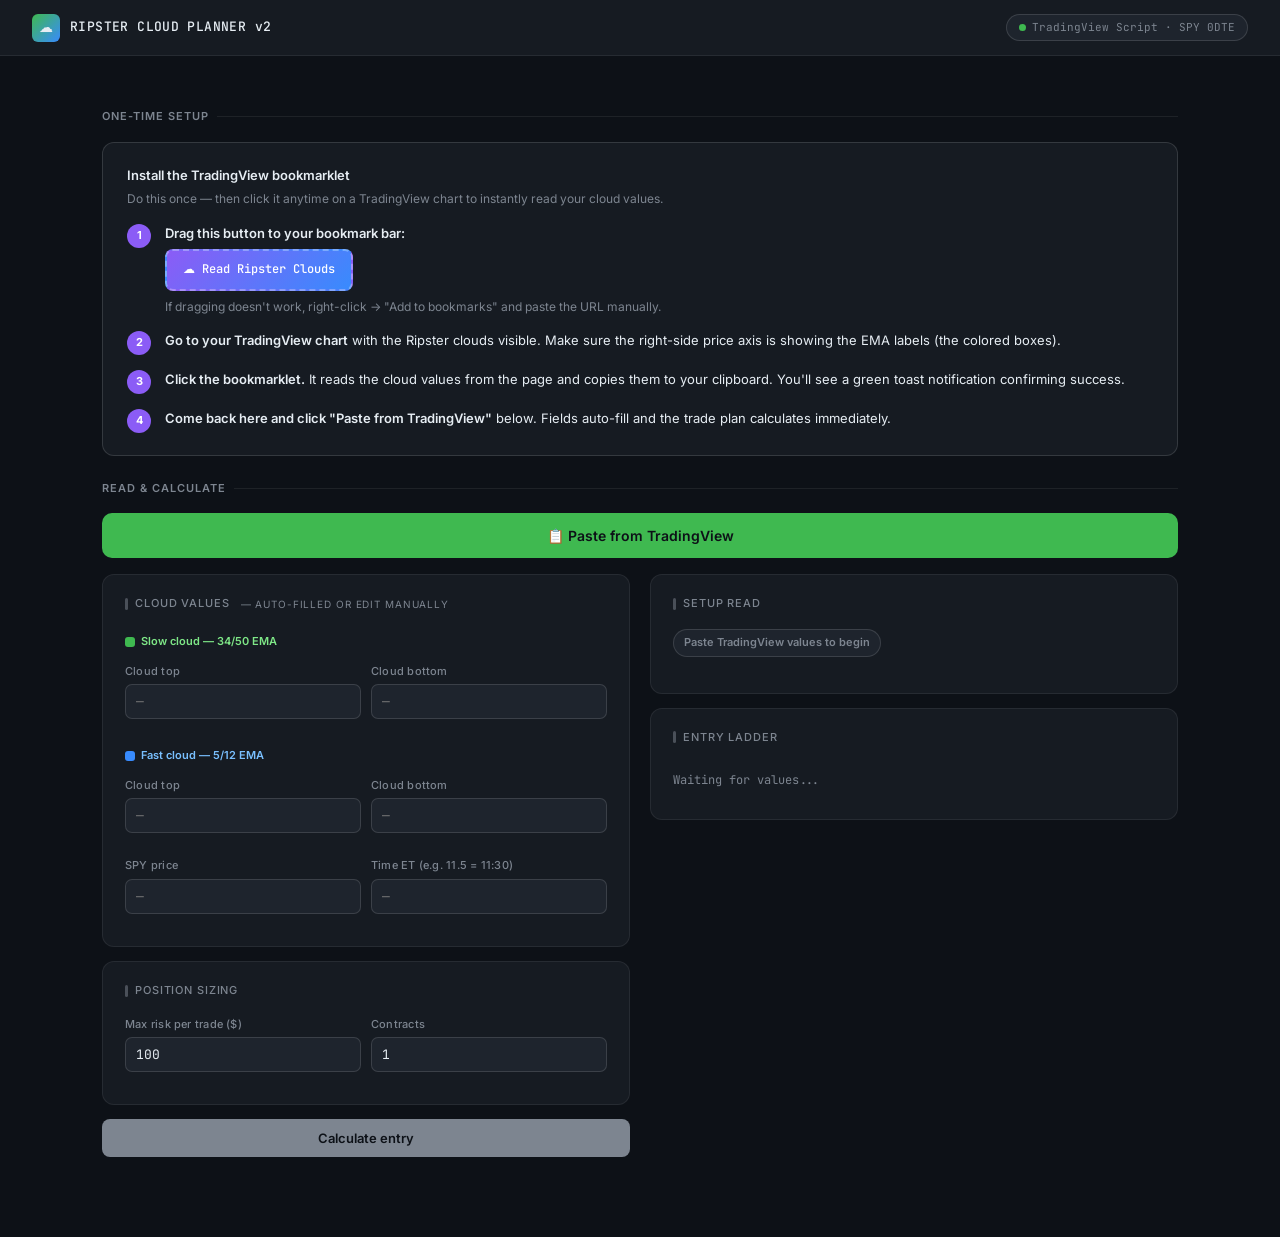
==== ripster-cloud-planner-v2.html @ ca0705aa "Add Ripster Cloud Planner v2 Single-file SPY 0DTE trade planner — includes TradingView bookmarklet t" ====
<!DOCTYPE html>
<html lang="en">
<head>
<meta charset="UTF-8">
<meta name="viewport" content="width=device-width, initial-scale=1.0">
<title>Ripster Cloud Planner v2</title>
<link href="https://fonts.googleapis.com/css2?family=Inter:wght@300;400;500;600&family=JetBrains+Mono:wght@400;500&display=swap" rel="stylesheet">
<style>
  *, *::before, *::after { box-sizing: border-box; margin: 0; padding: 0; }
  :root {
    --bg:#0d1117; --bg2:#161b22; --bg3:#1e242d;
    --border:rgba(255,255,255,0.07); --border2:rgba(255,255,255,0.13);
    --text:#e6edf3; --muted:#7d8590;
    --green:#3fb950; --green-dim:#1a3a22; --green-txt:#7ee787;
    --red:#f85149;   --red-dim:#3a1a1a;   --red-txt:#ff7b72;
    --amber:#d29922; --amber-dim:#332700; --amber-txt:#e3b341;
    --blue:#388bfd;  --blue-dim:#1a2a3a;  --blue-txt:#79c0ff;
    --purple:#8b5cf6; --purple-dim:#1e1a3a;
    --mono:'JetBrains Mono',monospace; --sans:'Inter',system-ui,sans-serif;
  }
  body { background:var(--bg); color:var(--text); font-family:var(--sans); font-size:14px; line-height:1.6; min-height:100vh; }

  header { border-bottom:1px solid var(--border); padding:0 32px; height:56px; display:flex; align-items:center; justify-content:space-between; background:var(--bg2); position:sticky; top:0; z-index:10; }
  .logo { display:flex; align-items:center; gap:10px; font-family:var(--mono); font-size:13px; font-weight:500; letter-spacing:.03em; }
  .logo-mark { width:28px; height:28px; background:linear-gradient(135deg,var(--green),var(--blue)); border-radius:6px; display:flex; align-items:center; justify-content:center; font-size:14px; }
  .header-pill { display:flex; align-items:center; gap:6px; background:var(--bg3); border:1px solid var(--border2); border-radius:20px; padding:4px 12px; font-size:11px; color:var(--muted); font-family:var(--mono); }
  .live-dot { width:7px; height:7px; border-radius:50%; background:var(--green); animation:pulse 2s infinite; }
  @keyframes pulse { 0%,100%{opacity:1} 50%{opacity:.4} }
  @keyframes spin   { to { transform:rotate(360deg); } }

  .container { max-width:1140px; margin:0 auto; padding:28px 32px 60px; }

  /* ── Direction banner ── */
  .dir-banner { border-radius:12px; padding:16px 22px; margin-bottom:20px; display:none; align-items:center; justify-content:space-between; gap:16px; flex-wrap:wrap; }
  .dir-banner.bull { background:var(--green-dim); border:1px solid rgba(63,185,80,.25); }
  .dir-banner.bear { background:var(--red-dim);   border:1px solid rgba(248,81,73,.25); }
  .dir-banner.wait { background:var(--amber-dim); border:1px solid rgba(210,153,34,.25); }
  .dir-left { display:flex; align-items:center; gap:14px; }
  .dir-icon { font-size:32px; line-height:1; }
  .dir-title { font-size:20px; font-weight:600; font-family:var(--mono); }
  .dir-sub { font-size:12px; opacity:.8; margin-top:2px; }
  .dir-badges { display:flex; flex-wrap:wrap; gap:6px; }

  /* ── Bookmarklet setup card ── */
  .setup-card { background:var(--bg2); border:1px solid var(--border2); border-radius:12px; padding:22px 24px; margin-bottom:20px; }
  .setup-steps { display:flex; flex-direction:column; gap:14px; margin-top:14px; }
  .step { display:flex; align-items:flex-start; gap:14px; }
  .step-num { width:24px; height:24px; border-radius:50%; background:var(--purple); display:flex; align-items:center; justify-content:center; font-size:11px; font-weight:700; flex-shrink:0; margin-top:1px; color:#fff; }
  .step-body { flex:1; font-size:13px; color:var(--text); line-height:1.6; }
  .step-body strong { color:var(--text); font-weight:600; }
  .step-body .dim { color:var(--muted); font-size:12px; }

  /* Bookmarklet drag button */
  .bookmarklet-btn {
    display:inline-flex; align-items:center; gap:8px;
    background:linear-gradient(135deg,var(--purple),var(--blue));
    color:#fff; padding:9px 16px; border-radius:8px;
    font-family:var(--mono); font-size:12px; font-weight:500;
    text-decoration:none; cursor:grab; border:2px dashed rgba(255,255,255,.3);
    transition:opacity .15s; margin:6px 0;
    user-select:none;
  }
  .bookmarklet-btn:hover { opacity:.85; }
  .bookmarklet-btn:active { cursor:grabbing; }

  /* Paste button */
  .paste-btn { display:flex; align-items:center; justify-content:center; gap:10px; width:100%; padding:14px; border-radius:10px; border:none; cursor:pointer; font-family:var(--sans); font-size:14px; font-weight:600; background:var(--green); color:#0d1117; transition:opacity .15s, transform .1s; margin-bottom:16px; }
  .paste-btn:hover { opacity:.88; }
  .paste-btn:active { transform:scale(.98); }
  .paste-btn.bear { background:var(--red); color:#fff; }

  /* Status */
  .status-bar { background:var(--bg2); border:1px solid var(--border); border-radius:10px; padding:12px 16px; margin-bottom:16px; display:none; align-items:center; gap:10px; font-size:13px; }
  .ok { color:var(--green-txt); } .err { color:var(--red-txt); }

  /* Last read display */
  .last-read { display:none; background:var(--bg3); border:1px solid var(--border2); border-radius:10px; padding:12px 16px; margin-bottom:16px; font-family:var(--mono); font-size:12px; }
  .last-read-row { display:flex; justify-content:space-between; align-items:center; padding:3px 0; border-bottom:1px solid var(--border); }
  .last-read-row:last-child { border-bottom:none; }
  .lr-label { color:var(--muted); font-size:11px; }
  .lr-val { font-weight:500; }

  /* Layout */
  .section-head { font-size:11px; font-weight:600; text-transform:uppercase; letter-spacing:.09em; color:var(--muted); margin:24px 0 16px; display:flex; align-items:center; gap:8px; }
  .section-head::after { content:''; flex:1; height:1px; background:var(--border); }
  .grid-2 { display:grid; grid-template-columns:1fr 1fr; gap:20px; margin-bottom:20px; }
  .grid-5 { display:grid; grid-template-columns:repeat(5,1fr); gap:12px; margin-bottom:20px; }
  .cloud-pair { display:grid; grid-template-columns:1fr 1fr; gap:10px; margin-bottom:12px; }
  .cloud-pair-label { grid-column:1/-1; font-size:11px; font-weight:600; padding:4px 0 2px; display:flex; align-items:center; gap:6px; }
  .swatch { width:10px; height:10px; border-radius:3px; }

  .card { background:var(--bg2); border:1px solid var(--border); border-radius:12px; padding:20px 22px; }
  .card-title { font-size:11px; font-weight:500; text-transform:uppercase; letter-spacing:.08em; color:var(--muted); margin-bottom:16px; display:flex; align-items:center; gap:7px; }
  .card-title::before { content:''; display:inline-block; width:3px; height:12px; border-radius:2px; background:currentColor; opacity:.5; }

  .field { margin-bottom:12px; } .field:last-child { margin-bottom:0; }
  label { display:block; font-size:11px; color:var(--muted); margin-bottom:4px; font-weight:500; letter-spacing:.02em; }
  input[type=number] { width:100%; background:var(--bg3); border:1px solid var(--border2); border-radius:7px; color:var(--text); font-family:var(--mono); font-size:13px; padding:8px 10px; outline:none; transition:border-color .15s; -moz-appearance:textfield; }
  input[type=number]::-webkit-inner-spin-button, input[type=number]::-webkit-outer-spin-button { -webkit-appearance:none; }
  input[type=number]:focus { border-color:var(--blue); }
  input[type=number].filled { border-color:var(--green); background:rgba(63,185,80,.07); }

  .calc-btn { width:100%; padding:11px; border-radius:8px; border:none; cursor:pointer; font-family:var(--sans); font-size:13px; font-weight:600; transition:opacity .15s,transform .1s; margin-top:4px; }
  .calc-btn:hover { opacity:.88; } .calc-btn:active { transform:scale(.98); }

  .badge { display:inline-flex; align-items:center; gap:5px; padding:4px 10px; border-radius:20px; font-size:11px; font-weight:600; }
  .bg { background:var(--green-dim); color:var(--green-txt); border:1px solid rgba(63,185,80,.2); }
  .br { background:var(--red-dim); color:var(--red-txt); border:1px solid rgba(248,81,73,.2); }
  .ba { background:var(--amber-dim); color:var(--amber-txt); border:1px solid rgba(210,153,34,.2); }
  .bm { background:var(--bg3); color:var(--muted); border:1px solid var(--border2); }

  .metric { background:var(--bg3); border:1px solid var(--border); border-radius:10px; padding:14px 16px; }
  .metric-label { font-size:10px; font-weight:500; color:var(--muted); text-transform:uppercase; letter-spacing:.06em; margin-bottom:6px; }
  .metric-value { font-size:22px; font-weight:600; font-family:var(--mono); }
  .metric-sub { font-size:11px; color:var(--muted); margin-top:3px; }
  .cg{color:var(--green-txt)} .cr{color:var(--red-txt)} .ca{color:var(--amber-txt)} .cm{color:var(--muted)}

  .signal { display:flex; align-items:flex-start; gap:10px; padding:9px 0; border-bottom:1px solid var(--border); font-size:13px; }
  .signal:last-child { border-bottom:none; padding-bottom:0; } .signal:first-child { padding-top:0; }
  .sdot { width:7px; height:7px; border-radius:50%; flex-shrink:0; margin-top:5px; }

  table { width:100%; border-collapse:collapse; font-size:13px; }
  thead th { font-size:10px; font-weight:600; text-transform:uppercase; letter-spacing:.07em; color:var(--muted); text-align:left; padding:0 12px 10px; border-bottom:1px solid var(--border2); }
  tbody td { padding:11px 12px; border-bottom:1px solid var(--border); }
  tbody tr:last-child td { border-bottom:none; }
  tbody tr:hover td { background:var(--bg3); }
  .tm { font-family:var(--mono); font-size:12px; }

  .ladder { font-family:var(--mono); font-size:12px; line-height:2.4; padding:4px 0; }
  .lrow { display:flex; align-items:center; gap:12px; }
  .lprice { min-width:60px; font-weight:500; }
  .lband { flex:1; padding:3px 10px; border-radius:4px; font-size:11px; font-weight:500; }
  .llabel { font-size:11px; color:var(--muted); white-space:nowrap; }
  .ldiv { border:none; border-top:1px solid var(--border); margin:6px 0; }

  .wait-box { background:var(--amber-dim); border:1px solid rgba(210,153,34,.25); border-radius:10px; padding:18px 20px; color:var(--amber-txt); font-size:13px; display:flex; gap:12px; align-items:flex-start; }
  .hidden { display:none !important; }

  @media(max-width:700px) { .container{padding:20px 16px 50px} .grid-2,.grid-5{grid-template-columns:1fr 1fr} }
</style>
</head>
<body>

<header>
  <div class="logo">
    <div class="logo-mark">☁</div>
    RIPSTER CLOUD PLANNER v2
  </div>
  <div class="header-pill"><div class="live-dot"></div> TradingView Script · SPY 0DTE</div>
</header>

<div class="container">

  <!-- Direction banner -->
  <div class="dir-banner" id="dir-banner">
    <div class="dir-left">
      <div class="dir-icon" id="dir-icon"></div>
      <div>
        <div class="dir-title" id="dir-title"></div>
        <div class="dir-sub"   id="dir-sub"></div>
      </div>
    </div>
    <div class="dir-badges" id="dir-badges"></div>
  </div>

  <!-- ── Bookmarklet Setup ── -->
  <div class="section-head">One-time setup</div>

  <div class="setup-card">
    <div style="font-size:13px;font-weight:600;color:var(--text);margin-bottom:4px">Install the TradingView bookmarklet</div>
    <div style="font-size:12px;color:var(--muted)">Do this once — then click it anytime on a TradingView chart to instantly read your cloud values.</div>

    <div class="setup-steps">
      <div class="step">
        <div class="step-num">1</div>
        <div class="step-body">
          <strong>Drag this button to your bookmark bar:</strong><br>
          <a class="bookmarklet-btn" id="bookmarklet-link" href="#">
            ☁ Read Ripster Clouds
          </a>
          <div class="dim">If dragging doesn't work, right-click → "Add to bookmarks" and paste the URL manually.</div>
        </div>
      </div>
      <div class="step">
        <div class="step-num">2</div>
        <div class="step-body">
          <strong>Go to your TradingView chart</strong> with the Ripster clouds visible. Make sure the right-side price axis is showing the EMA labels (the colored boxes).
        </div>
      </div>
      <div class="step">
        <div class="step-num">3</div>
        <div class="step-body">
          <strong>Click the bookmarklet.</strong> It reads the cloud values from the page and copies them to your clipboard. You'll see a green toast notification confirming success.
        </div>
      </div>
      <div class="step">
        <div class="step-num">4</div>
        <div class="step-body">
          <strong>Come back here and click "Paste from TradingView"</strong> below. Fields auto-fill and the trade plan calculates immediately.
        </div>
      </div>
    </div>
  </div>

  <!-- ── Paste & Calculate ── -->
  <div class="section-head">Read &amp; calculate</div>

  <button class="paste-btn" id="paste-btn" onclick="pasteFromClipboard()">
    📋 Paste from TradingView
  </button>

  <div class="status-bar" id="status-bar">
    <span id="status-text"></span>
  </div>

  <div class="last-read" id="last-read">
    <div style="font-size:10px;font-weight:600;text-transform:uppercase;letter-spacing:.07em;color:var(--muted);margin-bottom:8px">Last read from TradingView</div>
    <div id="last-read-rows"></div>
  </div>

  <!-- ── Planner ── -->
  <div class="grid-2" style="align-items:start">
    <div>
      <div class="card">
        <div class="card-title">Cloud values <span style="font-size:10px;font-weight:400;color:var(--muted);margin-left:4px">— auto-filled or edit manually</span></div>

        <div class="cloud-pair">
          <div class="cloud-pair-label">
            <span class="swatch" id="slow-swatch" style="background:#3fb950"></span>
            <span id="slow-label" style="color:var(--green-txt);font-size:11px;font-weight:600">Slow cloud — 34/50 EMA</span>
          </div>
          <div class="field"><label>Cloud top</label><input type="number" id="slowTop" step="0.25" placeholder="—"></div>
          <div class="field"><label>Cloud bottom</label><input type="number" id="slowBot" step="0.25" placeholder="—"></div>
        </div>

        <div class="cloud-pair">
          <div class="cloud-pair-label">
            <span class="swatch" id="fast-swatch" style="background:#388bfd"></span>
            <span id="fast-label" style="color:var(--blue-txt);font-size:11px;font-weight:600">Fast cloud — 5/12 EMA</span>
          </div>
          <div class="field"><label>Cloud top</label><input type="number" id="fastTop" step="0.25" placeholder="—"></div>
          <div class="field"><label>Cloud bottom</label><input type="number" id="fastBot" step="0.25" placeholder="—"></div>
        </div>

        <div class="cloud-pair" style="margin-bottom:0">
          <div class="field"><label>SPY price</label><input type="number" id="spyPrice" step="0.01" placeholder="—"></div>
          <div class="field"><label>Time ET (e.g. 11.5 = 11:30)</label><input type="number" id="spyHour" step="0.5" min="9" max="16" placeholder="—"></div>
        </div>
      </div>

      <div class="card" style="margin-top:14px">
        <div class="card-title">Position sizing</div>
        <div class="cloud-pair" style="margin-bottom:0">
          <div class="field"><label>Max risk per trade ($)</label><input type="number" id="risk" value="100" step="10"></div>
          <div class="field"><label>Contracts</label><input type="number" id="contracts" value="1" min="1"></div>
        </div>
      </div>

      <button class="calc-btn" id="calc-btn" onclick="calc()" style="margin-top:14px;background:var(--muted);color:#0d1117">Calculate entry</button>
    </div>

    <div>
      <div class="card">
        <div class="card-title">Setup read</div>
        <div id="badges" style="display:flex;flex-wrap:wrap;gap:6px;margin-bottom:16px">
          <span class="badge bm">Paste TradingView values to begin</span>
        </div>
        <div id="signals"></div>
      </div>
      <div class="card" style="margin-top:14px">
        <div class="card-title">Entry ladder</div>
        <div id="ladder" class="ladder"><span style="color:var(--muted);font-size:12px">Waiting for values...</span></div>
      </div>
    </div>
  </div>

  <div id="output" class="hidden">
    <div class="section-head">Trade plan</div>
    <div class="grid-5" id="metrics"></div>
    <div class="card" style="margin-bottom:14px">
      <div class="card-title">Entry levels</div>
      <div style="overflow-x:auto">
        <table>
          <thead><tr><th>Setup</th><th>Strike</th><th>SPY entry ~</th><th>Hard stop</th><th>Target 1</th><th>Target 2</th></tr></thead>
          <tbody id="etbody"></tbody>
        </table>
      </div>
    </div>
    <div class="card"><div class="card-title">Stop loss &amp; exit rules</div><div id="stopRules"></div></div>
  </div>

</div>

<script>
// ── Build bookmarklet URL ──
// Reads Ripster EMA values from the TradingView chart legend bar (not the canvas price axis)
const bookmarkletCode = `(function(){
  'use strict';

  function toast(msg,color){
    var t=document.createElement('div');
    t.style.cssText='position:fixed;top:20px;right:20px;padding:14px 20px;border-radius:10px;font-family:monospace;font-size:13px;z-index:2147483647;box-shadow:0 4px 24px rgba(0,0,0,.5);line-height:1.7;max-width:420px;white-space:pre-wrap;background:'+(color||'#1D9E75')+';color:#fff';
    t.innerHTML=msg;
    document.body.appendChild(t);
    setTimeout(function(){t.style.transition='opacity .6s';t.style.opacity='0';setTimeout(function(){t.remove();},600);},7000);
  }

  // ── Read directly from TradingView internal API ──
  // Plot indices confirmed via console debugging session:
  //   idx  3 = slow cloud bottom (EMA 34 or 50)
  //   idx  5 = fast cloud top    (EMA 5  or 12)
  //   idx 13 = slow cloud top    (EMA 50 or 34)
  //   idx 15 = fast cloud bottom (EMA 12 or 5)

  if(!window.TradingViewApi){
    toast('<strong>☁ TradingViewApi not found</strong>\\nMake sure you are on a TradingView chart page.','#854F0B');
    return;
  }

  var chart;
  try{ chart=window.TradingViewApi.chart(); }
  catch(e){ toast('<strong>☁ Could not access chart</strong>\\n'+e.message,'#854F0B'); return; }

  var studies=chart.getAllStudies();
  var ripster=studies.find(function(s){ return s.name==='Ripster EMA Clouds'; });
  if(!ripster){
    var names=studies.map(function(s){return s.name;}).join(', ');
    toast('<strong>☁ Ripster EMA Clouds not found</strong>\\nIndicators on chart:\\n'+names,'#854F0B');
    return;
  }

  var entity=chart.getStudyById(ripster.id);
  var items=entity._study._data._items;

  // Walk back from end to find last bar with valid values at all 4 indices
  var last=null;
  for(var i=items.length-1;i>=0;i--){
    var v=items[i].value;
    if(v&&v[3]!=null&&v[5]!=null&&v[13]!=null&&v[15]!=null){ last=v; break; }
  }
  if(!last){
    toast('<strong>☁ No valid EMA data found</strong>\\nTry scrolling chart to the latest candle.','#854F0B');
    return;
  }

  // Use Math.max/min so top > bottom regardless of EMA crossover direction
  var slowTop    = Math.max(last[3], last[13]);
  var slowBottom = Math.min(last[3], last[13]);
  var fastTop    = Math.max(last[5], last[15]);
  var fastBottom = Math.min(last[5], last[15]);

  // ── Current SPY price from OHLC header ──
  var currentPrice=null;
  var cm=(document.body.innerText||'').match(/\\bC[\\s:]*([2-9]\\d{2}\\.\\d{2})\\b/);
  if(cm) currentPrice=parseFloat(cm[1]);

  // ── Bullish / bearish from EMA positioning ──
  // Bullish: fast cloud (5/12) sits BELOW slow cloud (34/50) → fastBottom < slowBottom
  // Bearish: fast cloud (5/12) sits ABOVE slow cloud (34/50) → fastBottom >= slowBottom
  // Bullish: fast cloud (5/12) center is BELOW slow cloud (34/50) center
  var slowCenter = (slowTop + slowBottom) / 2;
  var fastCenter = (fastTop + fastBottom) / 2;
  var setup = fastCenter < slowCenter ? 'bullish' : 'bearish';

  // ── Time ET (UTC-4 EDT) ──
  var now=new Date();
  var etHour=((now.getUTCHours()-4+24)%24)+now.getUTCMinutes()/60;

  var result={
    setup:setup,
    spy_price:currentPrice,
    time_et:parseFloat(etHour.toFixed(2)),
    slow_cloud_top:parseFloat(slowTop.toFixed(2)),
    slow_cloud_bottom:parseFloat(slowBottom.toFixed(2)),
    fast_cloud_top:parseFloat(fastTop.toFixed(2)),
    fast_cloud_bottom:parseFloat(fastBottom.toFixed(2))
  };

  navigator.clipboard.writeText(JSON.stringify(result)).then(function(){
    var gap=(slowBottom-fastTop).toFixed(2);
    toast(
      '<strong>☁ Ripster clouds copied!</strong>\\n'+
      (setup==='bullish'?'🟢 Bullish':'🔴 Bearish')+
      (currentPrice?'  ·  SPY $'+currentPrice.toFixed(2):'')+
      '\\nSlow (34/50): '+slowTop.toFixed(2)+' / '+slowBottom.toFixed(2)+
      '\\nFast  (5/12): '+fastTop.toFixed(2)+' / '+fastBottom.toFixed(2)+
      '\\nGap: '+gap+' pts'
    );
  }).catch(function(){
    prompt('Clipboard blocked — copy manually:',JSON.stringify(result));
  });
})();`;

document.getElementById('bookmarklet-link').href = 'javascript:' + encodeURIComponent(bookmarkletCode);

// ── Paste from clipboard ──
async function pasteFromClipboard() {
  const sb = document.getElementById('status-bar');
  const st = document.getElementById('status-text');
  sb.style.display = 'flex';

  try {
    const text = await navigator.clipboard.readText();
    let parsed;
    try {
      parsed = JSON.parse(text.trim());
    } catch(e) {
      st.className = 'err';
      st.textContent = '✗ Clipboard doesn\'t contain valid cloud data — run the bookmarklet on TradingView first.';
      return;
    }

    // Validate required fields
    const required = ['slow_cloud_top','slow_cloud_bottom','fast_cloud_top','fast_cloud_bottom'];
    const missing = required.filter(k => parsed[k] == null);
    if (missing.length) {
      st.className = 'err';
      st.textContent = '✗ Missing fields: ' + missing.join(', ') + ' — re-run the bookmarklet.';
      return;
    }

    st.className = 'ok';
    st.textContent = '✓ Values read — auto-calculating...';

    populateAndCalc(parsed);

  } catch(e) {
    st.className = 'err';
    st.textContent = '✗ Could not read clipboard. In Chrome: allow clipboard access when prompted.';
  }
}

// ── State ──
let isBull = true;
const f = n => parseFloat(n).toFixed(2);
function badge(txt, cls) { return `<span class="badge ${cls}">${txt}</span>`; }
function sig(color, html) { return `<div class="signal"><span class="sdot" style="background:${color}"></span><span>${html}</span></div>`; }

function applyTheme(bull) {
  isBull = bull;
  document.getElementById('slow-swatch').style.background = bull ? '#3fb950' : '#f85149';
  document.getElementById('fast-swatch').style.background = bull ? '#388bfd' : '#d29922';
  document.getElementById('slow-label').style.color = bull ? 'var(--green-txt)' : 'var(--red-txt)';
  document.getElementById('fast-label').style.color = bull ? 'var(--blue-txt)'  : 'var(--amber-txt)';
  document.getElementById('slow-label').textContent  = bull ? 'Green cloud — 34/50 EMA (slow)' : 'Red cloud — 34/50 EMA (slow)';
  document.getElementById('fast-label').textContent  = bull ? 'Blue cloud — 5/12 EMA (fast)'  : 'Yellow cloud — 5/12 EMA (fast)';
  const btn = document.getElementById('calc-btn');
  btn.style.background = bull ? 'var(--green)' : 'var(--red)';
  btn.style.color = bull ? '#0d1117' : '#fff';
  const pbtn = document.getElementById('paste-btn');
  pbtn.className = 'paste-btn' + (bull ? '' : ' bear');
}

function setField(id, val) {
  const el = document.getElementById(id);
  if (!el || val == null) return;
  el.value = parseFloat(val).toFixed(2);
  el.classList.add('filled');
  setTimeout(() => el.classList.remove('filled'), 2000);
}

function populateAndCalc(v) {
  const bull = v.setup !== 'bearish';
  applyTheme(bull);

  setField('slowTop',  v.slow_cloud_top);
  setField('slowBot',  v.slow_cloud_bottom);
  setField('fastTop',  v.fast_cloud_top);
  setField('fastBot',  v.fast_cloud_bottom);
  if (v.spy_price)  setField('spyPrice', v.spy_price);
  if (v.time_et)    setField('spyHour',  v.time_et);

  // Show last read
  const lr = document.getElementById('last-read');
  lr.style.display = 'block';
  document.getElementById('last-read-rows').innerHTML = `
    <div class="last-read-row"><span class="lr-label">Setup</span><span class="lr-val ${bull?'cg':'cr'}">${bull?'🟢 Bullish':'🔴 Bearish'}</span></div>
    <div class="last-read-row"><span class="lr-label">${bull?'Green':'Red'} cloud (slow)</span><span class="lr-val">${f(v.slow_cloud_bottom)} – ${f(v.slow_cloud_top)}</span></div>
    <div class="last-read-row"><span class="lr-label">${bull?'Blue':'Yellow'} cloud (fast)</span><span class="lr-val">${f(v.fast_cloud_bottom)} – ${f(v.fast_cloud_top)}</span></div>
    <div class="last-read-row"><span class="lr-label">SPY price</span><span class="lr-val">${v.spy_price ? '$'+f(v.spy_price) : '—'}</span></div>
    <div class="last-read-row"><span class="lr-label">Time ET</span><span class="lr-val">${v.time_et ? Math.floor(v.time_et)+':'+String(Math.round((v.time_et%1)*60)).padStart(2,'0') : '—'}</span></div>
  `;

  calc();
}

function calc() {
  const slowTop = +document.getElementById('slowTop').value;
  const slowBot = +document.getElementById('slowBot').value;
  const fastTop = +document.getElementById('fastTop').value;
  const fastBot = +document.getElementById('fastBot').value;
  const price   = +document.getElementById('spyPrice').value;
  const hour    = +document.getElementById('spyHour').value;
  if (!slowTop || !slowBot || !fastTop || !fastBot || !price) return;

  const timeOk = hour >= 10.5 && hour < 15;
  const gap = isBull ? slowBot - fastTop : fastBot - slowTop;

  let loc;
  if (isBull) {
    if      (price > slowTop)  loc = 'above_both';
    else if (price >= slowBot) loc = 'in_slow';
    else if (price > fastTop)  loc = 'between';
    else if (price >= fastBot) loc = 'in_fast';
    else                       loc = 'below_both';
  } else {
    if      (price < slowBot)  loc = 'below_both';
    else if (price <= slowTop) loc = 'in_slow';
    else if (price < fastBot)  loc = 'between';
    else if (price <= fastTop) loc = 'in_fast';
    else                       loc = 'above_both';
  }

  const validEntry = isBull ? loc === 'above_both' : loc === 'below_both';

  const locLabels = {
    above_both: isBull ? 'Price above both clouds' : 'Price above both clouds (no puts)',
    in_slow:    isBull ? 'Inside green cloud — chop' : 'Inside red cloud — chop',
    between:    'Between clouds — chop zone',
    in_fast:    isBull ? 'Inside blue cloud — chop' : 'Inside yellow cloud — chop',
    below_both: isBull ? 'Price below both clouds (no calls)' : 'Price below both clouds',
  };

  // Banner
  const banner = document.getElementById('dir-banner');
  banner.className = 'dir-banner ' + (validEntry ? (isBull?'bull':'bear') : 'wait');
  banner.style.display = 'flex';
  document.getElementById('dir-icon').textContent  = validEntry ? (isBull?'📈':'📉') : '⏸';
  document.getElementById('dir-title').textContent = validEntry ? (isBull?'BUY CALLS':'BUY PUTS') : 'WAIT — NO TRADE';
  document.getElementById('dir-sub').textContent   = locLabels[loc];
  document.getElementById('dir-badges').innerHTML  =
    badge(isBull?'🟢 Bullish clouds':'🔴 Bearish clouds', isBull?'bg':'br') +
    badge(locLabels[loc], validEntry?(isBull?'bg':'br'):'ba') +
    badge(timeOk?'✓ Prime window':'⚠ Outside prime window', timeOk?'bg':'ba');

  // Signals
  const sc = isBull ? '#3fb950' : '#f85149';
  const fc = isBull ? '#388bfd' : '#d29922';
  document.getElementById('badges').innerHTML =
    badge(locLabels[loc], validEntry?(isBull?'bg':'br'):'ba') +
    badge(timeOk?'✓ Prime window':'⚠ Outside window', timeOk?'bg':'ba');

  document.getElementById('signals').innerHTML =
    sig(sc, `${isBull?'Green':'Red'} cloud (34/50): <strong>$${f(slowBot)} – $${f(slowTop)}</strong> · width ${f(slowTop-slowBot)} pts`) +
    sig(fc, `${isBull?'Blue':'Yellow'} cloud (5/12): <strong>$${f(fastBot)} – $${f(fastTop)}</strong>`) +
    sig(gap>0?sc:'#d29922', `Gap: <strong>${f(gap)} pts</strong> — ${gap>0?'healthy separation':'clouds merged'}`) +
    sig(timeOk?'#3fb950':'#d29922', `${Math.floor(hour)}:${String(Math.round((hour%1)*60)).padStart(2,'0')} ET — ${timeOk?'prime window (10:30am–3pm)':'outside ideal window'}`) +
    sig(validEntry?sc:'#f85149', validEntry
      ? `✓ ${isBull?'Above both clouds':'Below both clouds'} — valid ${isBull?'call':'put'} setup`
      : `✗ ${locLabels[loc]} — wait for close ${isBull?'above $'+f(slowTop):'below $'+f(slowBot)}`);

  // Trade plan
  const atm = Math.round(price);
  let stopPx, stopDist, t1, t2;
  if (isBull) { stopPx=slowBot-0.10; stopDist=price-stopPx; t1=slowTop+(slowTop-slowBot); t2=price+3; }
  else        { stopPx=fastTop+0.10; stopDist=stopPx-price; t1=slowBot-(fastTop-slowTop); t2=price-3; }

  const qClass = validEntry&&timeOk?(isBull?'cg':'cr'):'ca';
  document.getElementById('metrics').innerHTML = `
    <div class="metric"><div class="metric-label">Direction</div><div class="metric-value ${validEntry?(isBull?'cg':'cr'):'ca'}">${validEntry?(isBull?'CALLS':'PUTS'):'WAIT'}</div></div>
    <div class="metric"><div class="metric-label">Hard stop</div><div class="metric-value cr">$${f(stopPx)}</div><div class="metric-sub">${isBull?'Below green':'Above yellow'}</div></div>
    <div class="metric"><div class="metric-label">Stop distance</div><div class="metric-value">${f(stopDist)}<span style="font-size:13px;color:var(--muted)"> pts</span></div><div class="metric-sub">~$${f(stopDist*100)}/contract</div></div>
    <div class="metric"><div class="metric-label">Target 1</div><div class="metric-value cg">$${f(isBull?t1:t2)}</div></div>
    <div class="metric"><div class="metric-label">Quality</div><div class="metric-value ${qClass}">${validEntry&&timeOk?'A+':validEntry?'B':'—'}</div></div>`;

  // Ladder
  if (isBull) {
    document.getElementById('ladder').innerHTML = `
      <div class="lrow"><span class="lprice cg">$${f(t2)}</span><span class="llabel">◀ Target 2 (+3 pts)</span></div>
      <div class="lrow"><span class="lprice cg">$${f(t1)}</span><span class="llabel">◀ Target 1</span></div>
      <hr class="ldiv">
      <div class="lrow"><span class="lprice" style="color:var(--green-txt)">$${f(slowTop)}</span><span class="lband" style="background:var(--green-dim);color:var(--green-txt)">Green top — pullback entry zone</span></div>
      <div class="lrow"><span class="lprice" style="color:var(--green-txt)">$${f(slowBot)}</span><span class="lband" style="background:var(--green-dim);color:var(--green-txt)">Green bottom — 34/50 EMA</span></div>
      <div class="lrow"><span class="lprice cm" style="font-size:11px">gap ${f(gap)}pts</span></div>
      <div class="lrow"><span class="lprice" style="color:var(--blue-txt)">$${f(fastTop)}</span><span class="lband" style="background:var(--blue-dim);color:var(--blue-txt)">Blue top — 5/12 EMA</span></div>
      <div class="lrow"><span class="lprice" style="color:var(--blue-txt)">$${f(fastBot)}</span><span class="lband" style="background:var(--blue-dim);color:var(--blue-txt)">Blue bottom — best entry price</span></div>
      <hr class="ldiv">
      <div class="lrow"><span class="lprice cr">$${f(stopPx)}</span><span class="llabel">◀ Hard stop</span></div>`;
  } else {
    document.getElementById('ladder').innerHTML = `
      <div class="lrow"><span class="lprice cm" style="font-size:11px">no puts above yellow</span></div>
      <div class="lrow"><span class="lprice" style="color:var(--amber-txt)">$${f(fastTop)}</span><span class="lband" style="background:var(--amber-dim);color:var(--amber-txt)">Yellow top — bounce = best put entry</span></div>
      <div class="lrow"><span class="lprice" style="color:var(--amber-txt)">$${f(fastBot)}</span><span class="lband" style="background:var(--amber-dim);color:var(--amber-txt)">Yellow bottom — 5/12 EMA</span></div>
      <div class="lrow"><span class="lprice cm" style="font-size:11px">gap ${f(gap)}pts</span></div>
      <div class="lrow"><span class="lprice" style="color:var(--red-txt)">$${f(slowTop)}</span><span class="lband" style="background:var(--red-dim);color:var(--red-txt)">Red top — sweet spot</span></div>
      <div class="lrow"><span class="lprice" style="color:var(--red-txt)">$${f(slowBot)}</span><span class="lband" style="background:var(--red-dim);color:var(--red-txt)">Red bottom — 34/50 EMA</span></div>
      <hr class="ldiv">
      <div class="lrow"><span class="lprice cg">$${f(t2)}</span><span class="llabel">◀ Target 2 (−3 pts)</span></div>
      <div class="lrow"><span class="lprice cg">$${f(t1)}</span><span class="llabel">◀ Target 1</span></div>
      <hr class="ldiv">
      <div class="lrow"><span class="lprice cr">$${f(stopPx)}</span><span class="llabel">◀ Hard stop</span></div>`;
  }

  // Entry table
  if (validEntry) {
    const st = isBull
      ? [`<span style="color:var(--green-txt);font-weight:600">${atm}C</span>`, `<span style="color:var(--green-txt);font-weight:600">${atm+1}C</span>`]
      : [`<span style="color:var(--red-txt);font-weight:600">${atm}P</span>`,   `<span style="color:var(--red-txt);font-weight:600">${atm-1}P</span>`];
    const pullEntry = isBull ? f(fastTop) : f(fastBot+0.10);
    const pullLbl   = isBull ? 'blue top' : 'yellow bottom';
    document.getElementById('etbody').innerHTML = `
      <tr><td>Aggressive <span class="badge bm" style="font-size:10px;padding:2px 7px">ATM</span></td><td class="tm">${st[0]}</td><td class="tm">$${f(price)}</td><td class="tm cr">$${f(stopPx)}</td><td class="tm cg">$${f(isBull?t1:t2)}</td><td class="tm cg">$${f(isBull?t2:t1)}</td></tr>
      <tr><td>Balanced <span class="badge bm" style="font-size:10px;padding:2px 7px">1 OTM</span></td><td class="tm">${st[1]}</td><td class="tm">$${f(price)}</td><td class="tm cr">$${f(stopPx)}</td><td class="tm cg">$${f(isBull?t1+1:t2-1)}</td><td class="tm cg">$${f(isBull?t2+1:t1-1)}</td></tr>
      <tr><td>${isBull?'Pullback':'Bounce'} <span class="badge ${isBull?'bg':'br'}" style="font-size:10px;padding:2px 7px">best price</span></td><td class="tm">${st[0]}</td><td class="tm">$${pullEntry} (${pullLbl})</td><td class="tm cr">$${f(stopPx)}</td><td class="tm cg">$${f(isBull?t1:t2)}</td><td class="tm cg">$${f(isBull?t2:t1)}</td></tr>`;
    document.getElementById('stopRules').innerHTML = isBull
      ? sig('#f85149',`<strong>Hard stop:</strong> 5m candle closes below green cloud bottom ($${f(stopPx)})`) +
        sig('#d29922',`<strong>Trail:</strong> Once $${f(t1)} hit, move stop up to blue cloud top ($${f(fastTop)})`) +
        sig('#3fb950',`<strong>Take profit:</strong> When green cloud starts narrowing or flattening`) +
        sig('#f85149',`<strong>No re-entry</strong> after stop-out inside the cloud`)
      : sig('#f85149',`<strong>Hard stop:</strong> 5m candle closes above yellow cloud top ($${f(stopPx)})`) +
        sig('#d29922',`<strong>Best entry:</strong> Bounce to yellow bottom ($${f(fastBot+0.10)}), red candle close`) +
        sig('#d29922',`<strong>Trail:</strong> Once target 1 hit, move stop to red bottom ($${f(slowBot)})`) +
        sig('#3fb950',`<strong>Take profit:</strong> When red cloud narrows or flattens`);
  } else {
    const waitFor = isBull ? `above $${f(slowTop)}` : `below $${f(slowBot)}`;
    document.getElementById('etbody').innerHTML = `<tr><td colspan="6"><div class="wait-box"><span style="font-size:20px;flex-shrink:0;line-height:1.3">⏸</span><div>${locLabels[loc]} — no ${isBull?'call':'put'} entry per your rules.<br>Wait for a full 5m candle close <strong>${waitFor}</strong>.</div></div></td></tr>`;
    document.getElementById('stopRules').innerHTML = sig('#d29922', `Waiting for 5m candle close ${waitFor}.`);
  }

  document.getElementById('output').classList.remove('hidden');
}
</script>
</body>
</html>
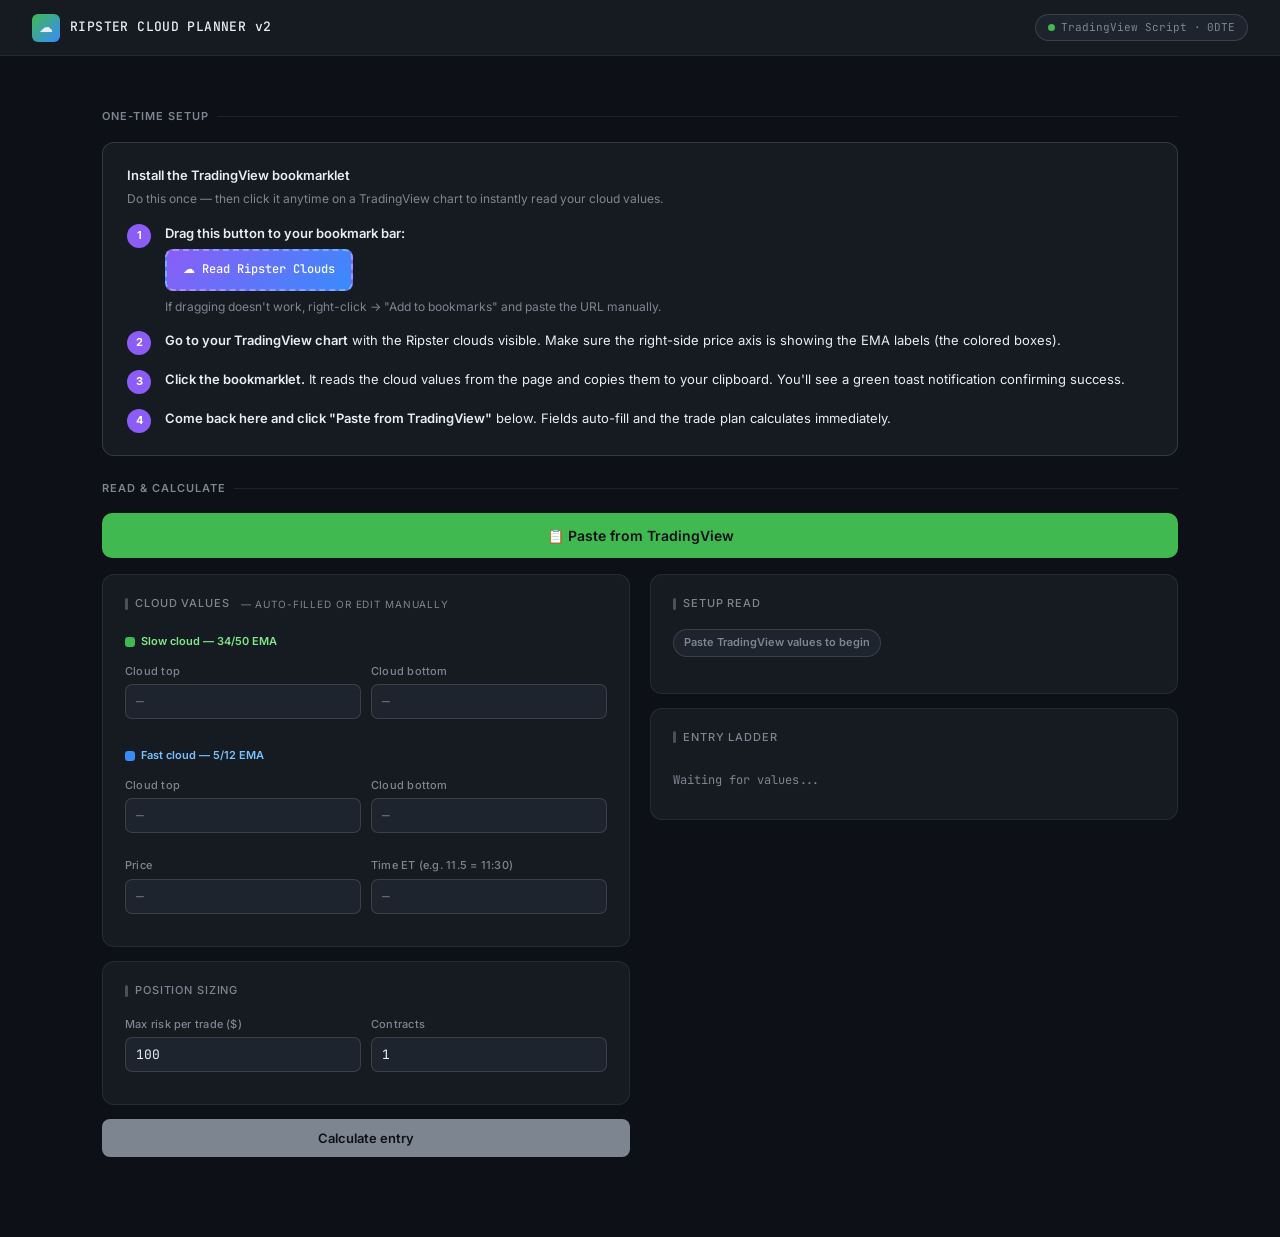
==== commit d6106956: "Fix ticker detection and sync standalone file - Add page title fallback for ticker (most reliable: "" ====
--- a/ripster-cloud-planner-v2.html
+++ b/ripster-cloud-planner-v2.html
@@ -146,7 +146,7 @@
     <div class="logo-mark">☁</div>
     RIPSTER CLOUD PLANNER v2
   </div>
-  <div class="header-pill"><div class="live-dot"></div> TradingView Script · SPY 0DTE</div>
+  <div class="header-pill"><div class="live-dot"></div> TradingView Script · <span id="header-ticker">0DTE</span></div>
 </header>
 
 <div class="container">
@@ -243,7 +243,7 @@
         </div>
 
         <div class="cloud-pair" style="margin-bottom:0">
-          <div class="field"><label>SPY price</label><input type="number" id="spyPrice" step="0.01" placeholder="—"></div>
+          <div class="field"><label id="price-label">Price</label><input type="number" id="spyPrice" step="0.01" placeholder="—"></div>
           <div class="field"><label>Time ET (e.g. 11.5 = 11:30)</label><input type="number" id="spyHour" step="0.5" min="9" max="16" placeholder="—"></div>
         </div>
       </div>
@@ -349,26 +349,28 @@
   var fastTop    = Math.max(last[5], last[15]);
   var fastBottom = Math.min(last[5], last[15]);
 
-  // ── Current SPY price from OHLC header ──
+  // ── Ticker symbol (three fallbacks) ──
+  var ticker=null;
+  try{ var sym=chart.symbol(); if(sym) ticker=sym.split(':').pop(); }catch(e){}
+  if(!ticker){ var um=location.search.match(/[?&]symbol=(?:[^:]+:)?([A-Z0-9\\.]+)/i); if(um) ticker=um[1].toUpperCase(); }
+  if(!ticker){ var tm=document.title.match(/^([A-Z0-9\\.\\-]+)\\s+(?:Chart|chart)/); if(tm) ticker=tm[1]; }
+
+  // ── Current price from OHLC header (works for any ticker) ──
   var currentPrice=null;
-  var cm=(document.body.innerText||'').match(/\\bC[\\s:]*([2-9]\\d{2}\\.\\d{2})\\b/);
-  if(cm) currentPrice=parseFloat(cm[1]);
-
-  // ── Bullish / bearish from EMA positioning ──
-  // Bullish: fast cloud (5/12) sits BELOW slow cloud (34/50) → fastBottom < slowBottom
-  // Bearish: fast cloud (5/12) sits ABOVE slow cloud (34/50) → fastBottom >= slowBottom
-  // Bullish: fast cloud (5/12) center is BELOW slow cloud (34/50) center
+  var cm=(document.body.innerText||'').match(/\\bC[\\s:]*([\\d,]+\\.?\\d*)\\b/);
+  if(cm) currentPrice=parseFloat(cm[1].replace(/,/g,''));
+
   var slowCenter = (slowTop + slowBottom) / 2;
   var fastCenter = (fastTop + fastBottom) / 2;
   var setup = fastCenter < slowCenter ? 'bullish' : 'bearish';
 
-  // ── Time ET (UTC-4 EDT) ──
   var now=new Date();
   var etHour=((now.getUTCHours()-4+24)%24)+now.getUTCMinutes()/60;
 
   var result={
     setup:setup,
-    spy_price:currentPrice,
+    ticker:ticker,
+    price:currentPrice,
     time_et:parseFloat(etHour.toFixed(2)),
     slow_cloud_top:parseFloat(slowTop.toFixed(2)),
     slow_cloud_bottom:parseFloat(slowBottom.toFixed(2)),
@@ -380,8 +382,9 @@
     var gap=(slowBottom-fastTop).toFixed(2);
     toast(
       '<strong>☁ Ripster clouds copied!</strong>\\n'+
+      (ticker?ticker+' · ':'')+
       (setup==='bullish'?'🟢 Bullish':'🔴 Bearish')+
-      (currentPrice?'  ·  SPY $'+currentPrice.toFixed(2):'')+
+      (currentPrice?'  ·  $'+currentPrice.toFixed(2):'')+
       '\\nSlow (34/50): '+slowTop.toFixed(2)+' / '+slowBottom.toFixed(2)+
       '\\nFast  (5/12): '+fastTop.toFixed(2)+' / '+fastBottom.toFixed(2)+
       '\\nGap: '+gap+' pts'
@@ -432,6 +435,7 @@
 
 // ── State ──
 let isBull = true;
+let currentTicker = '';
 const f = n => parseFloat(n).toFixed(2);
 function badge(txt, cls) { return `<span class="badge ${cls}">${txt}</span>`; }
 function sig(color, html) { return `<div class="signal"><span class="sdot" style="background:${color}"></span><span>${html}</span></div>`; }
@@ -463,21 +467,29 @@
   const bull = v.setup !== 'bearish';
   applyTheme(bull);
 
+  const price = v.price ?? v.spy_price ?? null;
+
+  if (v.ticker) {
+    currentTicker = v.ticker;
+    document.getElementById('price-label').textContent = v.ticker + ' price';
+    document.getElementById('header-ticker').textContent = v.ticker + ' 0DTE';
+  }
+
   setField('slowTop',  v.slow_cloud_top);
   setField('slowBot',  v.slow_cloud_bottom);
   setField('fastTop',  v.fast_cloud_top);
   setField('fastBot',  v.fast_cloud_bottom);
-  if (v.spy_price)  setField('spyPrice', v.spy_price);
-  if (v.time_et)    setField('spyHour',  v.time_et);
-
-  // Show last read
+  if (price)     setField('spyPrice', price);
+  if (v.time_et) setField('spyHour',  v.time_et);
+
+  const tickerLabel = currentTicker || 'Price';
   const lr = document.getElementById('last-read');
   lr.style.display = 'block';
   document.getElementById('last-read-rows').innerHTML = `
     <div class="last-read-row"><span class="lr-label">Setup</span><span class="lr-val ${bull?'cg':'cr'}">${bull?'🟢 Bullish':'🔴 Bearish'}</span></div>
     <div class="last-read-row"><span class="lr-label">${bull?'Green':'Red'} cloud (slow)</span><span class="lr-val">${f(v.slow_cloud_bottom)} – ${f(v.slow_cloud_top)}</span></div>
     <div class="last-read-row"><span class="lr-label">${bull?'Blue':'Yellow'} cloud (fast)</span><span class="lr-val">${f(v.fast_cloud_bottom)} – ${f(v.fast_cloud_top)}</span></div>
-    <div class="last-read-row"><span class="lr-label">SPY price</span><span class="lr-val">${v.spy_price ? '$'+f(v.spy_price) : '—'}</span></div>
+    <div class="last-read-row"><span class="lr-label">${tickerLabel} price</span><span class="lr-val">${price ? '$'+f(price) : '—'}</span></div>
     <div class="last-read-row"><span class="lr-label">Time ET</span><span class="lr-val">${v.time_et ? Math.floor(v.time_et)+':'+String(Math.round((v.time_et%1)*60)).padStart(2,'0') : '—'}</span></div>
   `;
 
